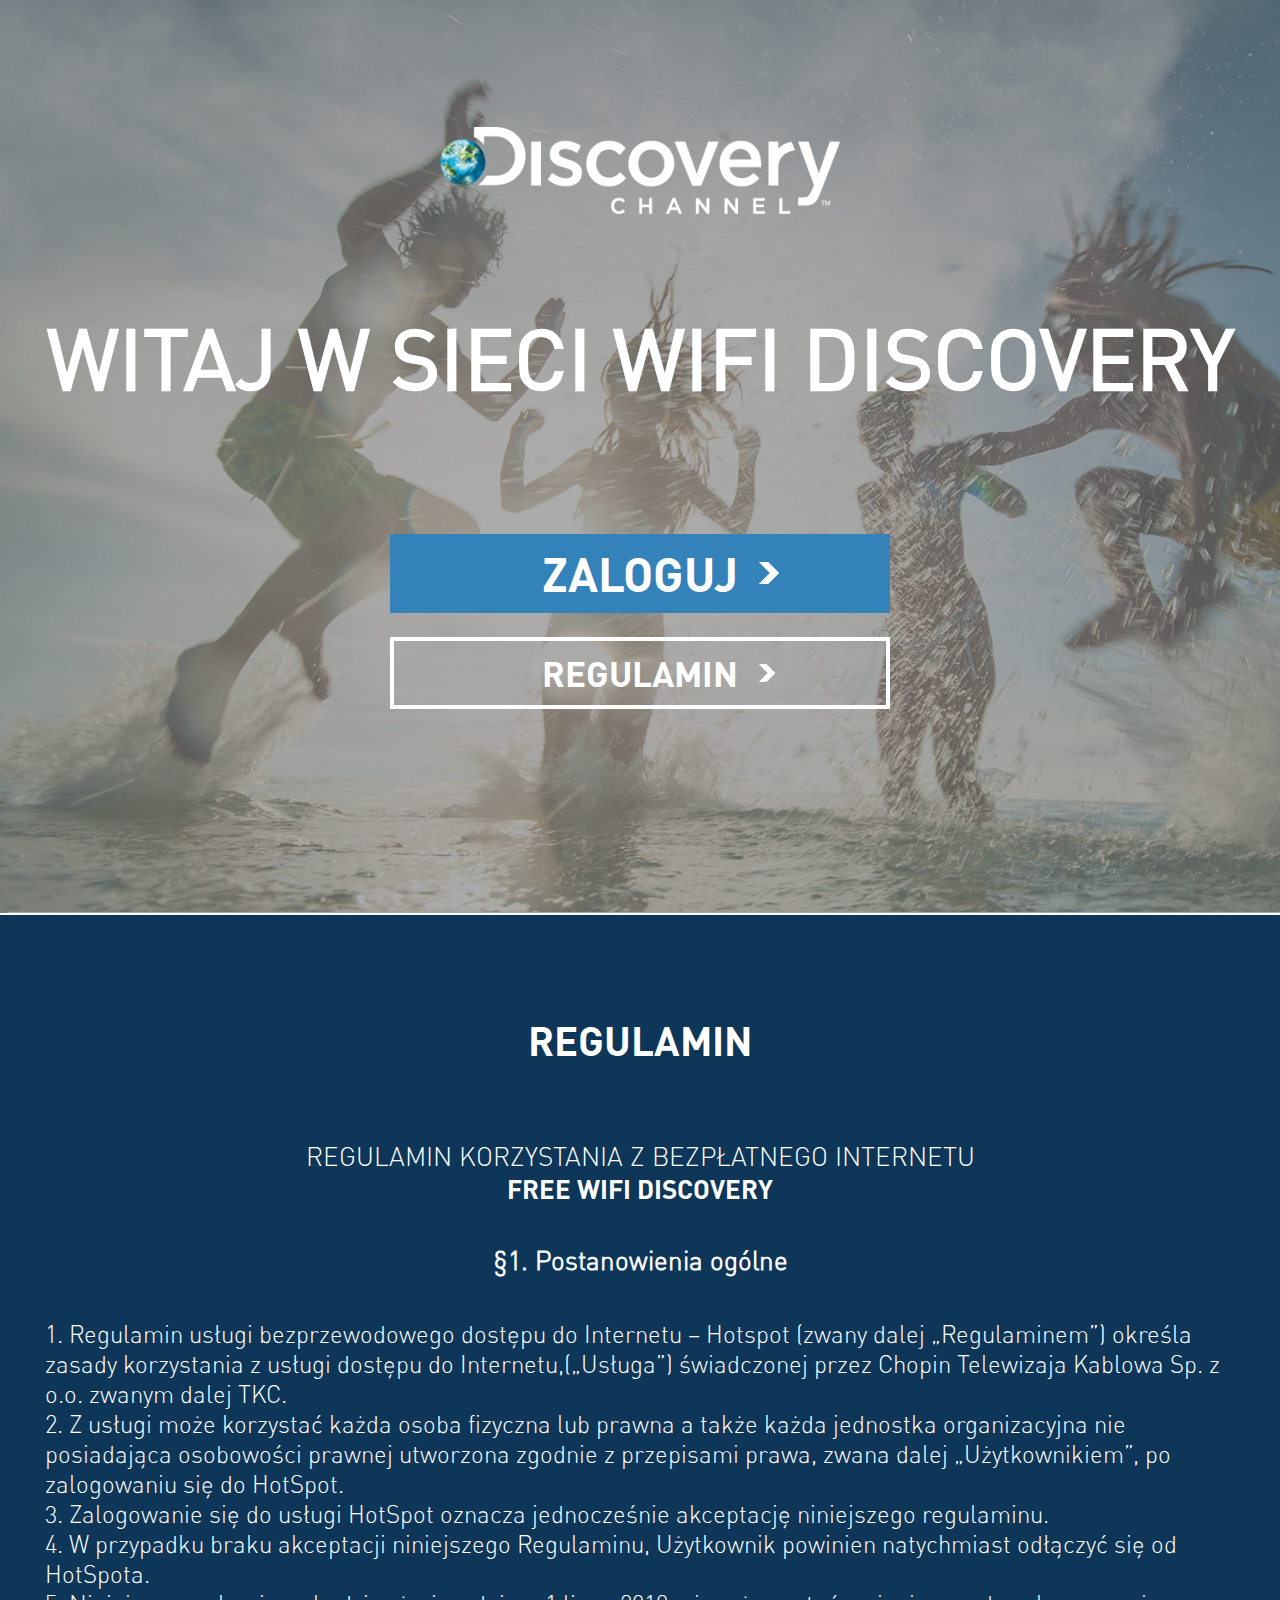
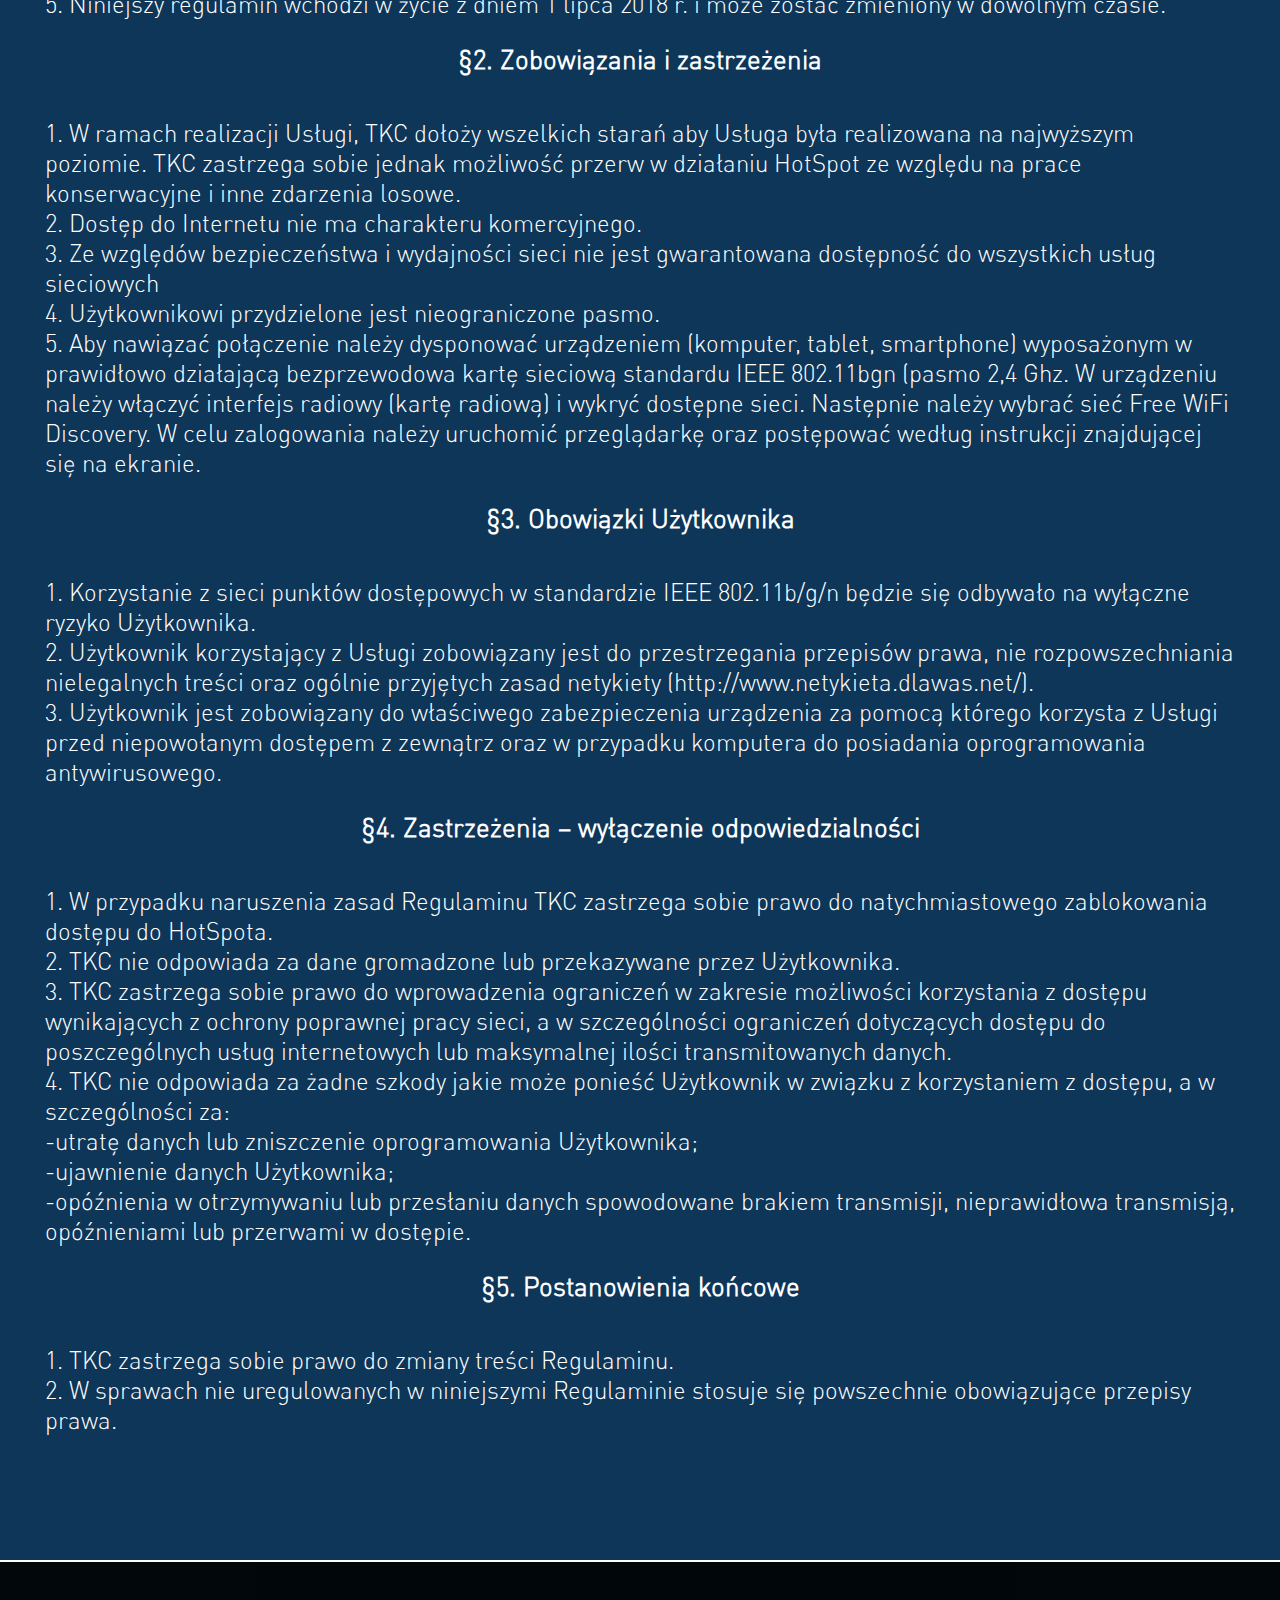
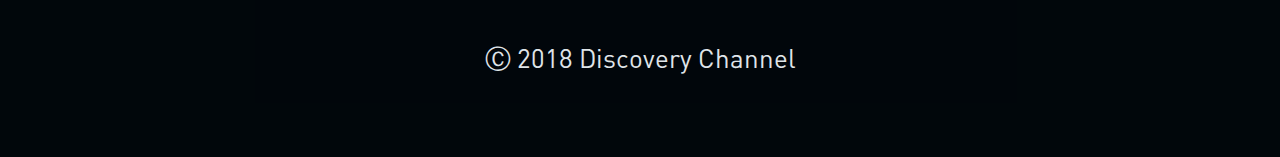
==== index.html @ 874b4cdd "Final site v1" ====
<!DOCTYPE html>
<html lang="en">
<head>
  <meta charset="UTF-8">
  <meta name="viewport" content="width=device-width, initial-scale=1.0">
  <meta http-equiv="X-UA-Compatible" content="ie=edge">
  <title>Document</title>
  <link rel="stylesheet" href="css/main.css">
</head>
<body>

  <header class="page-header">
    <div class="page-logo">
      <img src="img/logo.png" alt="">
    </div>
    <h1 class="page-header__header">Witaj w sieci wifi discovery</h1>
      <a href="#" class="btn btn-login">
        Zaloguj
        <svg class="arrow" xmlns="http://www.w3.org/2000/svg" xmlns:xlink="http://www.w3.org/1999/xlink" width="18" height="18" viewBox="0 0 24 25"><defs><path id="o3iwa" d="M1097.44 650.87l12.5-12.37-12.5-12.37h10.61l12.5 12.37-12.5 12.37z"/></defs><g><g transform="translate(-1097 -626)"><use fill="#fff" xlink:href="#o3iwa"/></g></g></svg>
      </a>
      <a href="#" class="btn btn-regulations">
        Regulamin
        <svg class="arrow2" xmlns="http://www.w3.org/2000/svg" xmlns:xlink="http://www.w3.org/1999/xlink" width="14" height="14" viewBox="0 0 24 25"><defs><path id="o3iwa" d="M1097.44 650.87l12.5-12.37-12.5-12.37h10.61l12.5 12.37-12.5 12.37z"/></defs><g><g transform="translate(-1097 -626)"><use fill="#fff" xlink:href="#o3iwa"/></g></g></svg>
      </a>
    </div>
  </header>

  <main class="main">
    <h2 class="main__header">Regulamin</h2>
    <p class="main__subheader">Regulamin korzystania z bezpłatnego Internetu 
      <strong>Free WiFi Discovery</strong>
    </p>

    <div class="regulations">
      <h3 class="regulations__header">§1. Postanowienia ogólne</h3>
      <ol class="regulations-list">
        <li>
          1. Regulamin usługi bezprzewodowego dostępu do Internetu – Hotspot (zwany dalej „Regulaminem”)<span class="break">
          określa zasady korzystania z usługi dostępu do Internetu,(„Usługa”) 
          świadczonej przez Chopin Telewizaja Kablowa Sp. z o.o. zwanym dalej TKC.
        </li>
        <li>
          2. Z usługi może korzystać każda osoba fizyczna lub prawna a także każda jednostka organizacyjna nie posiadająca osobowości prawnej utworzona zgodnie z przepisami prawa, zwana dalej „Użytkownikiem”, po zalogowaniu się do HotSpot.
        </li>
        <li>
          3. Zalogowanie się do usługi HotSpot oznacza jednocześnie akceptację niniejszego regulaminu.
        </li>
        <li>
          4. W przypadku braku akceptacji niniejszego Regulaminu, Użytkownik powinien natychmiast odłączyć<span class="break">
          się od HotSpota.
        </li>
        <li>
          5. Niniejszy regulamin wchodzi w życie z dniem 1 lipca 2018 r. i może zostać zmieniony w dowolnym czasie.
        </li>
      </ol>
    </div>

    <div class="regulations">
      <h3 class="regulations__header">§2. Zobowiązania i zastrzeżenia </h3>
      <ol class="regulations-list">
        <li>
          1. W ramach realizacji Usługi, TKC dołoży wszelkich starań aby Usługa 
          była realizowana na najwyższym poziomie. TKC zastrzega sobie jednak możliwość przerw w działaniu HotSpot ze względu na prace<br> 
          konserwacyjne i inne zdarzenia losowe.
        </li>
        <li>
          2. Dostęp do Internetu nie ma charakteru komercyjnego.
        </li>
        <li>
          3. Ze względów bezpieczeństwa i wydajności sieci nie jest gwarantowana dostępność do wszystkich usług sieciowych
        </li>
        <li>
          4. Użytkownikowi przydzielone jest nieograniczone pasmo.
        </li>
        <li>
          5. Aby nawiązać połączenie należy dysponować urządzeniem (komputer, tablet, smartphone) wyposażonym 
            w prawidłowo działającą bezprzewodowa kartę sieciową standardu IEEE 802.11bgn (pasmo 2,4 Ghz.
            W urządzeniu należy włączyć interfejs radiowy (kartę radiową) i wykryć dostępne sieci. Następnie należy wybrać sieć Free WiFi Discovery. W celu zalogowania należy uruchomić przeglądarkę oraz postępować według 
            instrukcji znajdującej się na ekranie.
        </li>
      </ol>
    </div>

    <div class="regulations">
      <h3 class="regulations__header">§3. Obowiązki Użytkownika </h3>
      <ol class="regulations-list">
        <li>
          1. Korzystanie z sieci punktów dostępowych w standardzie IEEE 802.11b/g/n będzie się odbywało na wyłączne ryzyko Użytkownika.
        </li>
        <li>
          2. Użytkownik korzystający z Usługi zobowiązany jest do przestrzegania przepisów prawa, nie rozpowszechniania nielegalnych treści oraz ogólnie przyjętych zasad netykiety (http://www.netykieta.dlawas.net/).
        </li>
        <li>
          3. Użytkownik jest zobowiązany do właściwego zabezpieczenia urządzenia za pomocą którego korzysta z Usługi przed niepowołanym dostępem 
            z zewnątrz oraz w przypadku komputera do posiadania oprogramowania antywirusowego.
        </li>
      </ol>
    </div>

    <div class="regulations">
      <h3 class="regulations__header">§4. Zastrzeżenia – wyłączenie odpowiedzialności</h3>
      <ol class="regulations-list">
        <li>
          1. W przypadku naruszenia zasad Regulaminu TKC zastrzega sobie prawo do natychmiastowego zablokowania dostępu do HotSpota.
        </li>
        <li>
          2. TKC nie odpowiada za dane gromadzone lub przekazywane przez Użytkownika.
        </li>
        <li>
          3. TKC zastrzega sobie prawo do wprowadzenia ograniczeń w zakresie możliwości korzystania z dostępu wynikających z ochrony poprawnej pracy sieci, a w szczególności ograniczeń dotyczących dostępu do poszczególnych usług internetowych lub maksymalnej ilości transmitowanych danych.
        </li>
        <li>
          4. TKC nie odpowiada za żadne szkody jakie może ponieść Użytkownik 
            w związku z korzystaniem z dostępu, a w szczególności za:
            <ul>
              <li>-utratę danych lub zniszczenie oprogramowania Użytkownika;</li>
              <li>-ujawnienie danych Użytkownika;</li>
              <li>-opóźnienia w otrzymywaniu lub przesłaniu danych spowodowane brakiem transmisji, nieprawidłowa transmisją, opóźnieniami lub przerwami w dostępie.</li>
            </ul>  
        </li>
      </ol>
    </div>

    <div class="regulations">
      <h3 class="regulations__header">§5. Postanowienia końcowe </h3>
      <ol class="regulations-list">
        <li>
          1. TKC zastrzega sobie prawo do zmiany treści Regulaminu.
        </li>
        <li>
          2. W sprawach nie uregulowanych w niniejszymi Regulaminie stosuje 
          się powszechnie obowiązujące przepisy prawa.
        </li>
      </ol>
    </div>
  </main>

  <footer class="page-footer">
    <p>&#9400 2018 Discovery Channel</p>
  </footer>

</body>
</html>
---- css/main.css ----
@font-face {
  font-family: "DIN Pro Light";
  src: url('../fonts/DINPro-Light.otf');
}
@font-face {
  font-family: "DIN Pro Medium";
  src: url('../fonts/DINPro-Medium.otf');
}
@font-face {
  font-family: "DIN Pro Bold";
  src: url('../fonts/DINPro-Bold.otf');
}
@font-face {
  font-family: "DIN Pro";
  src: url('../fonts/DINPro.otf');
}

html {
  font-size: 62.5%;
}

body {
  background-color: #0e3659;
  color: #ffffff;
  margin: 0;
  padding: 0;
  font-family: "DIN Pro Light";
}

h1,
h2,
h3,
p {
  margin: 0;
  padding: 0;
}

ul {
  list-style-type: none;
  padding: 0;
}

.page-logo {
  padding-top: 12.7rem;
  max-width: 400px;
  margin: 0 auto;
}

.page-logo img {
  max-width: 100%;
}

.page-header {
  background-image: linear-gradient(rgba(115,115,115,0.6), rgba(115,115,115,0.6)), url('../img/bg.jpg');
  background-size: cover;
  background-repeat: no-repeat;
  text-align: center;
  padding: 0 3rem 18rem;
}

.page-header__header {
  text-transform: uppercase;
  font-family: "DIN Pro";
  font-size: 4.4rem;
  font-weight: 700;
  padding: 9rem 0 10rem;
}

.btn {
  max-width: 25rem;
  background-color: #3482ba;
  display: block;
  text-decoration: none;
  color: #FFF;
  text-transform: uppercase;
  font-size: 2.7rem;
  font-family: 'DIN Pro Bold';
  box-sizing: border-box;
  margin: 2.4rem auto;
  padding: 1rem;
  position: relative;
}

.btn-regulations {
  border: 4px solid #ffffff;
  background-color: transparent;
  font-size: 2rem;
}


.arrow {
  position: absolute;
  top: 50%;
  transform: translateY(-50%);
  right: 40px;
}

.arrow2 {
  position: absolute;
  top: 50%;
  transform: translateY(-50%);
  right: 40px;
}

.main__subheader strong {
  display: block;
}
/* MAIN */
.main {
  text-align: center;
  padding: 10rem 3rem 10rem;
  border-top: 2px solid #ffffff;
  border-bottom: 2px solid #ffffff;
}

.main__header {
  font-family: "DIN Pro Bold";
  font-size: 4rem;
  text-transform: uppercase;
  font-weight: 700;
}

.main__subheader {
  font-family: "DIN Pro Light";
  font-size: 2.6rem;
  font-weight: 400;
  text-transform: uppercase;
  margin: 7.6rem auto 4rem;
}

.main__subheader > strong {
  font-family: "DIN Pro Bold";
}

.regulations {
  text-align: left;
  max-width: 120rem;
  margin: 0 auto;
}

.regulations__header {
  font-size: 2.6rem;
  text-align: center;
}

.regulations-list {
  font-size: 2.4rem;
  padding: 0;
  list-style-type: none;
  margin-top: 4.3rem;
}

/* FOOTER */
.page-footer {
  text-align: center;
  background-color: #000;
  padding: 8rem 0;
  opacity: 0.87;
  font-family: "DIN Pro";
  font-size: 2.6rem;
  font-weight: 400;
}

@media only screen and (min-width: 768px) {
  .page-header__header {
    font-size: 6.4rem;
  }
  .btn {
    max-width: 40rem;
    font-size: 3.7rem;
  }

  .btn-regulations {
    font-size: 2.5rem;
  }
  
  .main {
    padding-left: 3.5rem;
    padding-right: 3.5rem;
  }

  .arrow,
  .arrow2 {
    right: 90px;
  }
}

@media only screen and (min-width: 1280px) {
  .page-header__header {
    font-size: 8.4rem;
  }
  .btn {
    max-width: 50rem;
    font-size: 4.7rem;
  }

  .btn-regulations {
    font-size: 3.5rem;
  }
  
  .main {
    padding-left: 4.5rem;
    padding-right: 4.5rem;
  }
  .arrow {
    width: 22px;
    height: 22px;
    right: 110px;
  }
  .arrow2 {
    width: 18px;
    height: 18px;
    right: 110px;
  }
}


@media only screen and (min-width: 1920px) {

  .page-logo {
    padding-top: 16.5rem;
    max-width: 500px;
  }

  .page-header {
    padding: 0 3rem 24rem;
  }
  .page-header__header {
    font-size: 8.4rem;
  }

  .btn {
    max-width: 53.8rem;
    font-size: 6rem;
    padding: 1.2rem;
  }

  .btn-regulations {
    font-size: 3.5rem;
    padding: 2.4rem;
  }

  .main__header {
    font-size: 9rem;
  }

  .main__subheader {
    font-size: 3.6rem;
  }
  
  
  .regulations__header {
    font-size: 3.5rem;
    font-family: "DIN Pro";
  }

  .regulations-list {
    font-family: "DIN Pro";
    font-size: 3.5rem;
    font-weight: 400;
  }
  .main {
    padding-left: 4.5rem;
    padding-right: 4.5rem;
  }

  .break {
    display: block;
  }
}
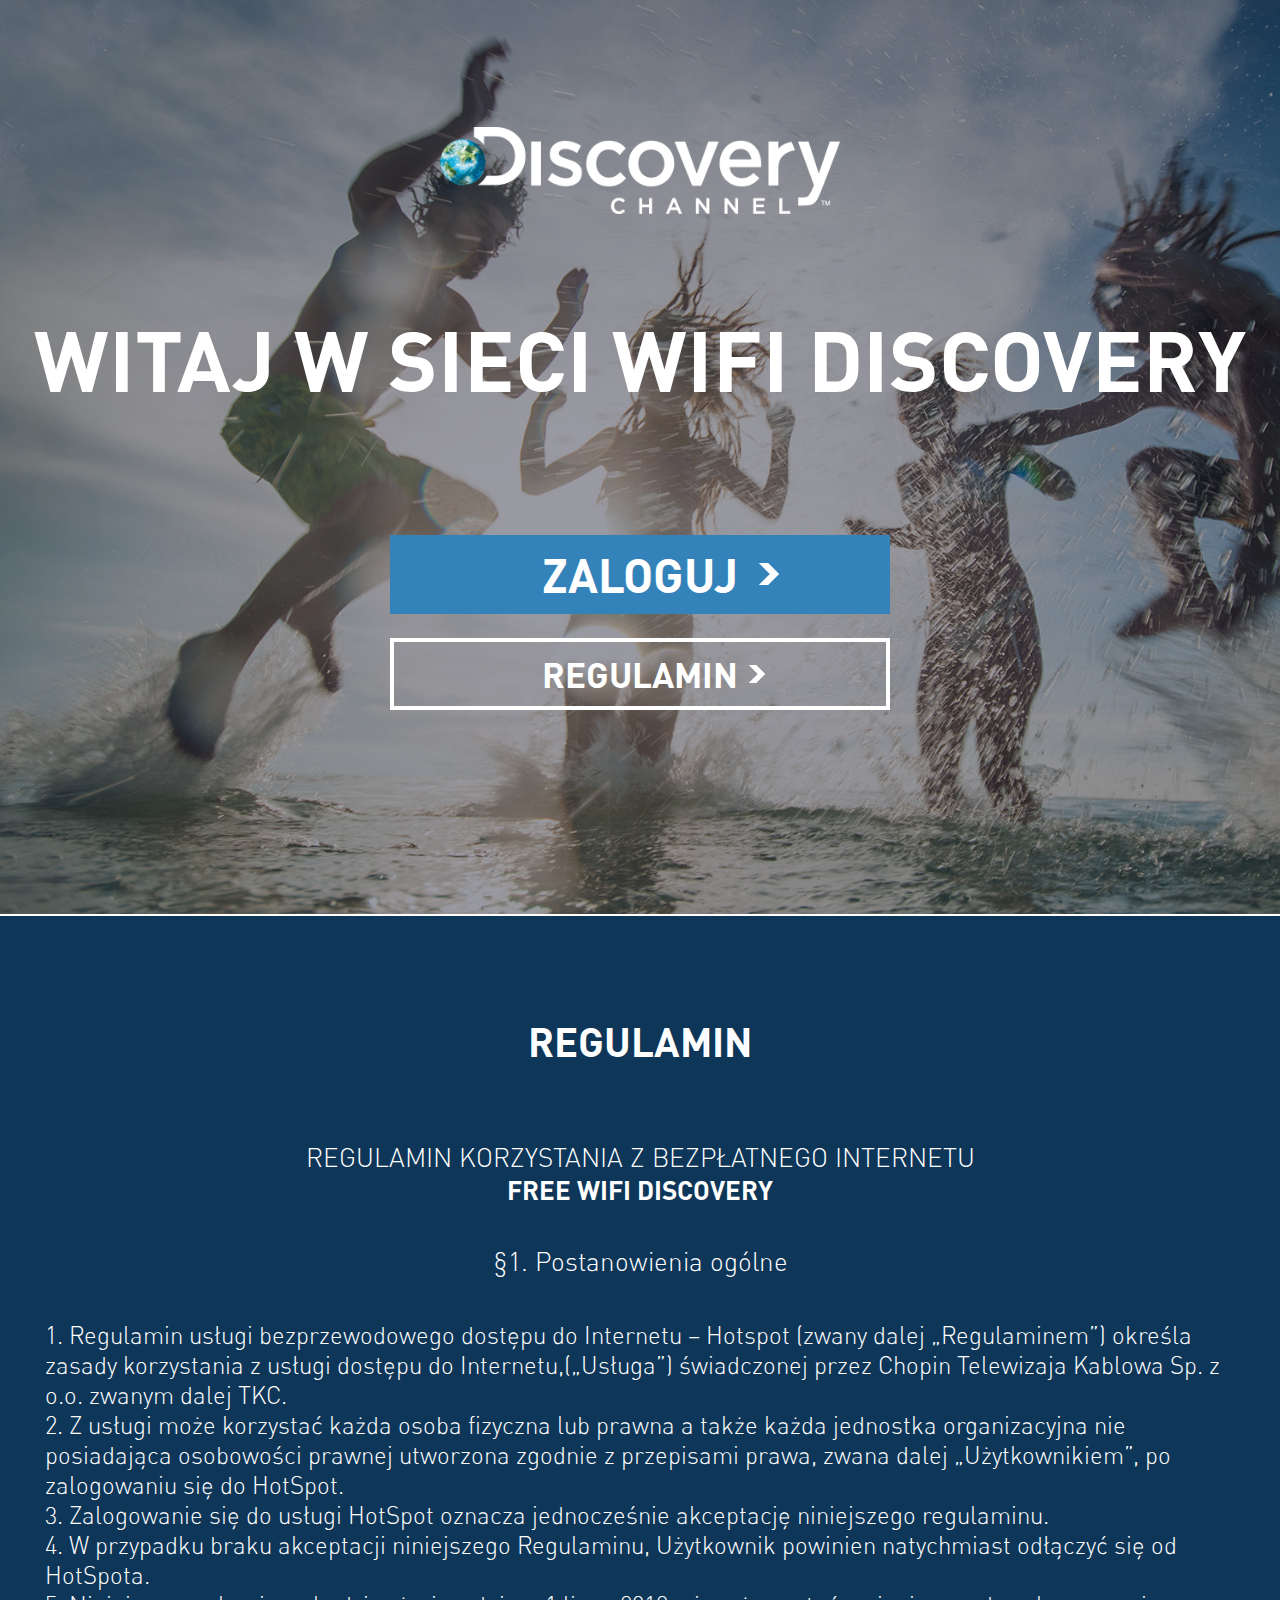
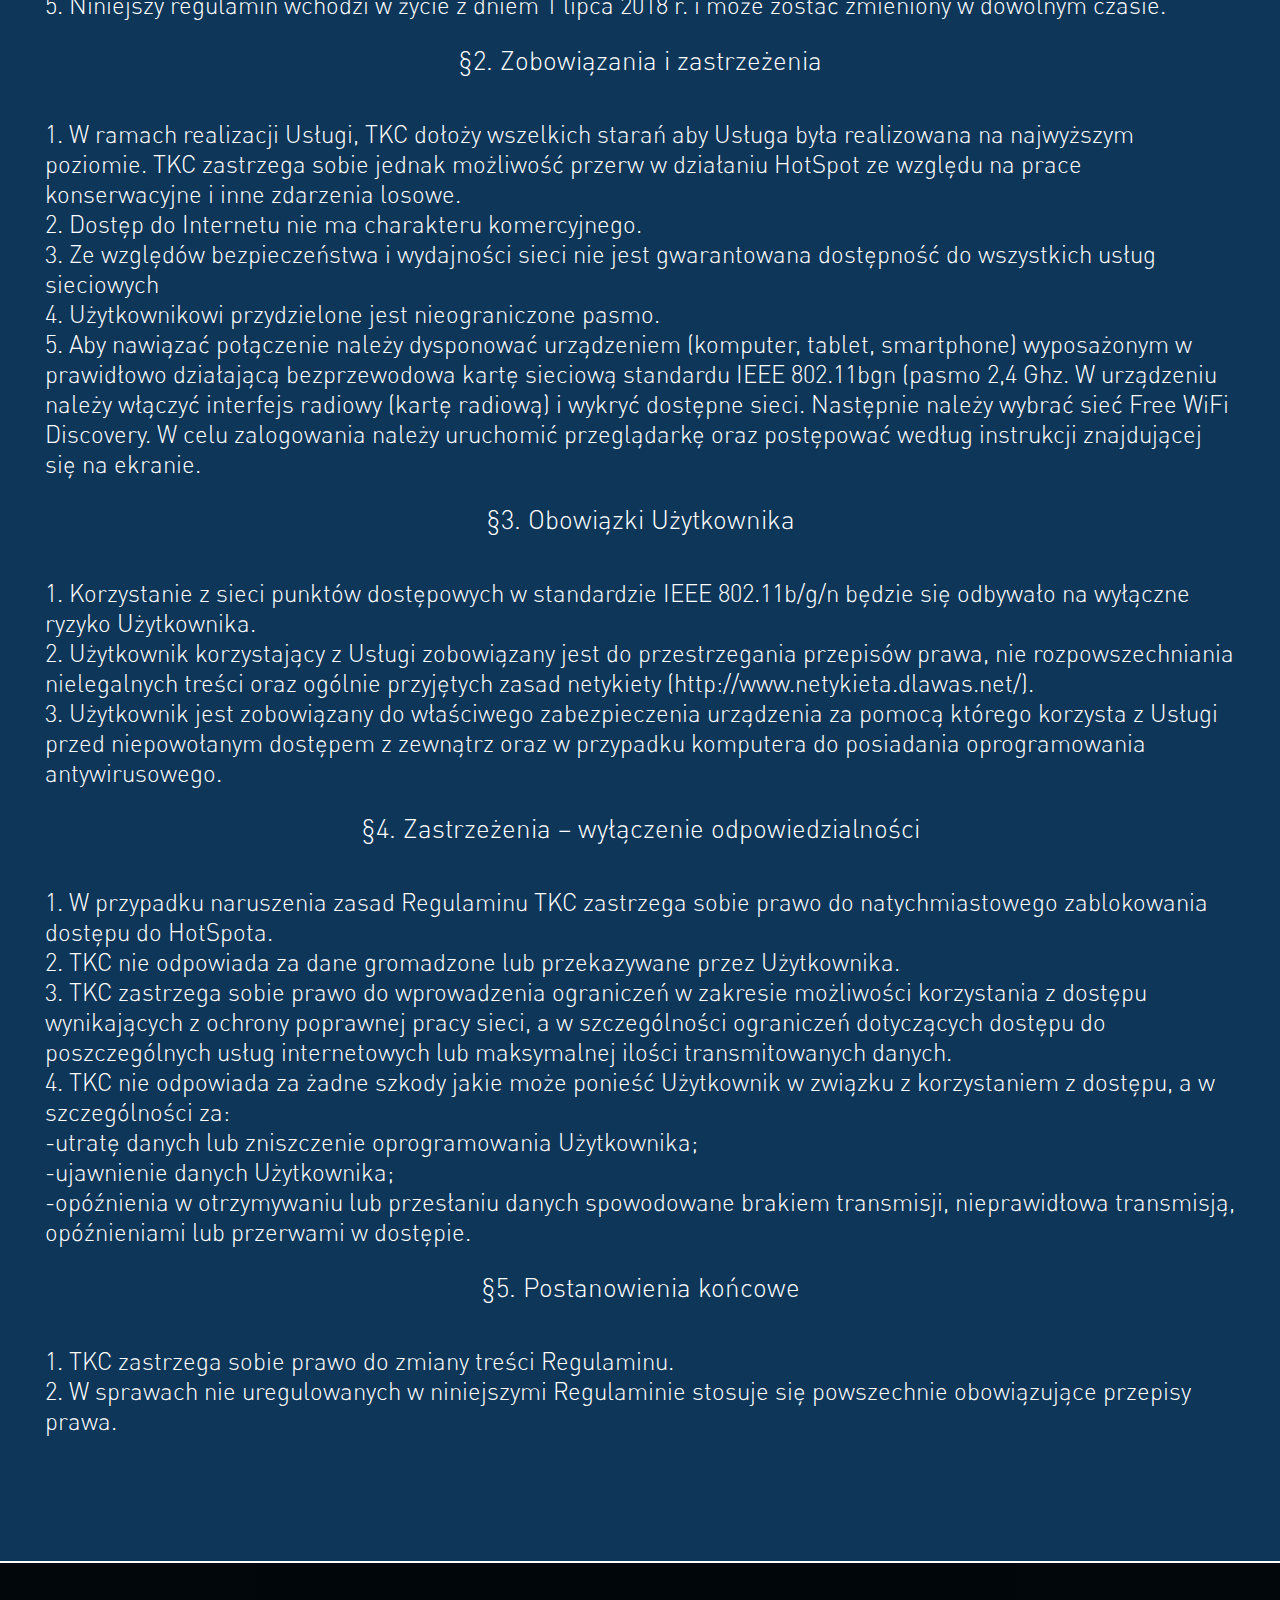
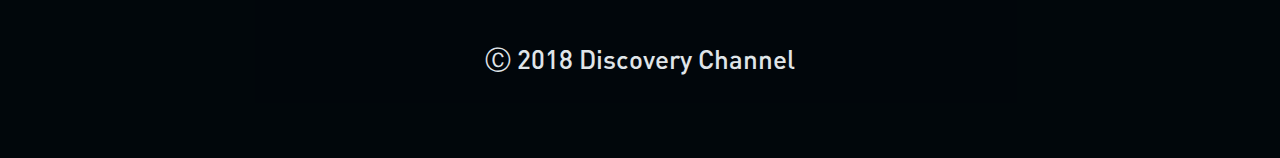
==== commit 06e1c858: "Typography fixes" ====
--- a/index.html
+++ b/index.html
@@ -11,7 +11,7 @@
 
   <header class="page-header">
     <div class="page-logo">
-      <img src="img/logo.png" alt="">
+      <img src="img/logo.png" alt="Discovery Channel">
     </div>
     <h1 class="page-header__header">Witaj w sieci wifi discovery</h1>
       <a href="#" class="btn btn-login">
--- a/css/main.css
+++ b/css/main.css
@@ -51,7 +51,7 @@
 }
 
 .page-header {
-  background-image: linear-gradient(rgba(115,115,115,0.6), rgba(115,115,115,0.6)), url('../img/bg.jpg');
+  background-image: url('../img/bg.jpg');
   background-size: cover;
   background-repeat: no-repeat;
   text-align: center;
@@ -60,7 +60,7 @@
 
 .page-header__header {
   text-transform: uppercase;
-  font-family: "DIN Pro";
+  font-family: "DIN Pro Bold";
   font-size: 4.4rem;
   font-weight: 700;
   padding: 9rem 0 10rem;
@@ -77,7 +77,7 @@
   font-family: 'DIN Pro Bold';
   box-sizing: border-box;
   margin: 2.4rem auto;
-  padding: 1rem;
+  padding: 1rem 0;
   position: relative;
 }
 
@@ -141,6 +141,7 @@
 .regulations__header {
   font-size: 2.6rem;
   text-align: center;
+  font-weight: 400;
 }
 
 .regulations-list {
@@ -156,7 +157,7 @@
   background-color: #000;
   padding: 8rem 0;
   opacity: 0.87;
-  font-family: "DIN Pro";
+  font-family: "DIN Pro Medium";
   font-size: 2.6rem;
   font-weight: 400;
 }
@@ -210,7 +211,7 @@
   .arrow2 {
     width: 18px;
     height: 18px;
-    right: 110px;
+    right: 120px;
   }
 }
 
@@ -248,7 +249,6 @@
     font-size: 3.6rem;
   }
   
-  
   .regulations__header {
     font-size: 3.5rem;
     font-family: "DIN Pro";
@@ -264,7 +264,7 @@
     padding-right: 4.5rem;
   }
 
-  .break {
-    display: block;
-  }
-}
+  .arrow2 {
+    right: 135px;
+  }
+}
